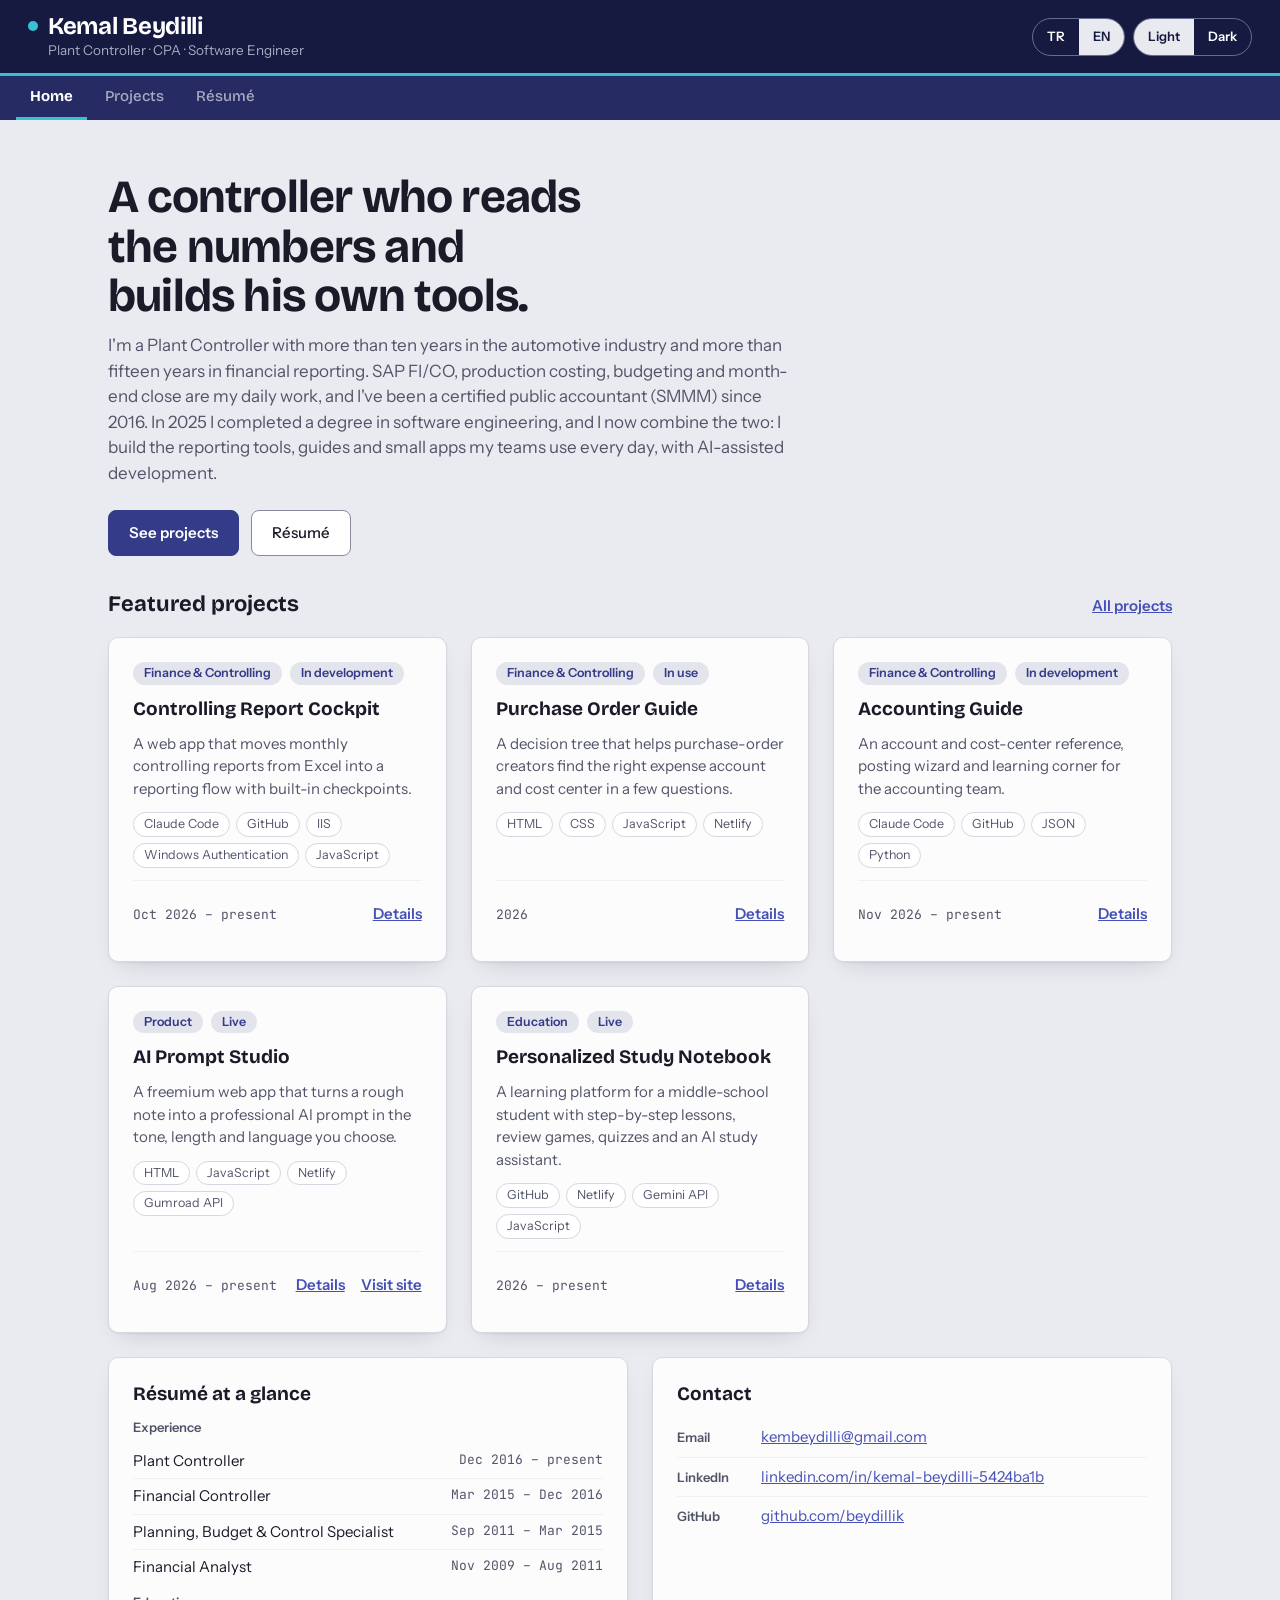
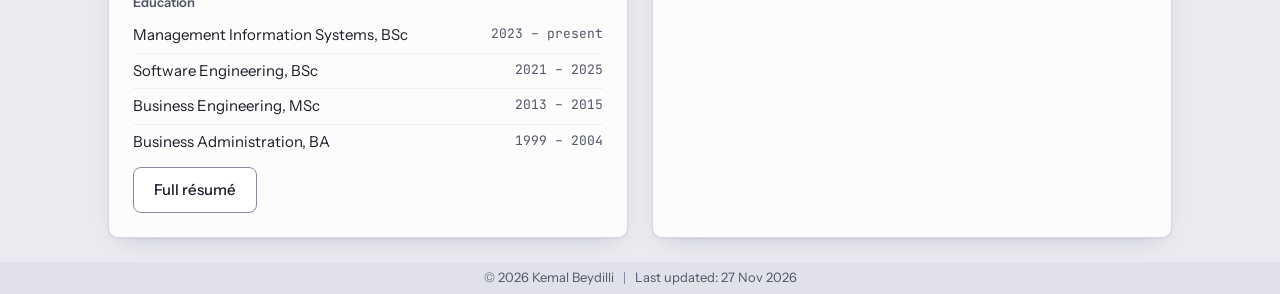
==== index.html @ 15477365 "Site sayfaları: index, projeler, proje, ozgecmis ve js/site.js Bant tanıtım düzeni, indigo palet. İç" ====
<!doctype html>
<!-- Bant düzeni: tanitim. Palet indigo (AGENTS.md). İçerik data/*.json'dan js/site.js ile gelir; buraya içerik yazılmaz. -->
<html lang="tr" data-palet="indigo">
<head>
<meta charset="utf-8">
<meta name="viewport" content="width=device-width,initial-scale=1">
<title>Kemal Beydilli</title>
<link rel="preconnect" href="https://fonts.googleapis.com">
<link rel="stylesheet" href="https://fonts.googleapis.com/css2?family=Bricolage+Grotesque:wght@500;700&family=Instrument+Sans:wght@400;500;600&family=JetBrains+Mono:wght@400;500&display=swap">
<link rel="stylesheet" href="bant-tema.css">
<link rel="stylesheet" href="bant-temel.css">
<script src="bant-tema.js"></script>
<script src="js/site.js" defer></script>
<style>
/* Ortak: genişlik, tarih, teknoloji etiketi. Renk yalnızca var(--…) ile. */
.govde{max-width:1120px;margin:0 auto}
.tarih{font-family:var(--font-mono);font-size:13px;color:var(--ink-2);font-variant-numeric:tabular-nums;white-space:nowrap}
.teknoloji{list-style:none;margin:0;padding:0;display:flex;flex-wrap:wrap;gap:6px}
.teknoloji li{font-size:12.5px;padding:2px 10px;border:1px solid var(--line);border-radius:var(--radius-pill);background:var(--box);color:var(--ink-2)}
.bolum-baslik{margin:0;font-family:var(--font-display);font-weight:700;font-size:22px}
.metin{margin:var(--space-2) 0 0;max-width:72ch}
.not{margin:0;font-size:13.5px;color:var(--ink-2)}
.kartlar{display:grid;grid-template-columns:repeat(auto-fill,minmax(300px,1fr));gap:var(--space-5)}
.proje-kart{padding:var(--space-5);display:flex;flex-direction:column;gap:var(--space-3)}
.proje-baslik{margin:0;font-family:var(--font-display);font-weight:700;font-size:19px;line-height:1.25}
.proje-baslik a{color:var(--ink);text-decoration:none}
.proje-baslik a:hover{text-decoration:underline}
.proje-ozet{margin:0;color:var(--ink-2)}
.proje-alt{margin-top:auto;display:flex;justify-content:space-between;align-items:center;gap:var(--space-3);flex-wrap:wrap;padding-top:var(--space-3);border-top:1px solid var(--line-2)}
.proje-linkler{display:flex;gap:var(--space-4)}
.proje-linkler a{font-weight:600;min-height:44px;display:inline-flex;align-items:center}
.giris{padding:var(--space-6) 0 var(--space-2);max-width:68ch}
.giris h1{margin:0 0 var(--space-3);font-family:var(--font-display);font-weight:700;font-size:clamp(30px,5vw,46px);line-height:1.08;letter-spacing:-.8px;text-wrap:balance}
.giris p{margin:0 0 var(--space-5);font-size:17px;color:var(--ink-2)}
.bolum{display:grid;gap:var(--space-4)}
.bolum-ust{display:flex;justify-content:space-between;align-items:baseline;gap:var(--space-3);flex-wrap:wrap}
.bolum-ust a{font-weight:600}
.iki-sutun{display:grid;grid-template-columns:repeat(auto-fit,minmax(300px,1fr));gap:var(--space-5)}
.iki-sutun .kart{padding:var(--space-5);display:flex;flex-direction:column;gap:var(--space-3)}
.zaman{list-style:none;margin:0 0 var(--space-2);padding:0}
.zaman li{display:flex;justify-content:space-between;gap:var(--space-3);padding:6px 0;border-bottom:1px solid var(--line-2)}
.zaman li:last-child{border-bottom:0}
.iki-sutun .dugme{align-self:flex-start}
.iletisim{list-style:none;margin:0;padding:0}
.iletisim li{display:flex;gap:var(--space-3);align-items:baseline;padding:var(--space-2) 0;border-bottom:1px solid var(--line-2);overflow-wrap:anywhere}
.iletisim li .etiket{flex:none;min-width:72px}
.iletisim li:last-child{border-bottom:0}
.iletisim .etiket{margin:0}
</style>
</head>
<body data-sayfa="ana">
<header class="band">
  <div><p class="band-ad"><span class="band-nokta"></span><span id="band-ad">Kemal Beydilli</span></p><p class="band-alt" id="band-alt"></p></div>
  <div class="bant-tema" data-bant-tema>
    <div class="bt-seg bt-gor" id="dil-secici" role="group" aria-label="Dil"><button type="button" data-dil="tr" aria-pressed="false">TR</button><button type="button" data-dil="en" aria-pressed="false">EN</button></div>
  </div>
</header>
<nav class="bar" aria-label="Bölümler"><a href="index.html" aria-current="page" data-i18n="nav_ana"></a><a href="projeler.html" data-i18n="nav_projeler"></a><a href="ozgecmis.html" data-i18n="nav_ozgecmis"></a></nav>
<main class="govde">
<noscript><div class="kart kart-bolum"><p>JavaScript is required to show this site. / Bu siteyi göstermek için JavaScript gerekir.</p></div></noscript>
<section class="giris">
  <h1 id="slogan"></h1>
  <p id="hakkimda"></p>
  <div class="eylem"><a class="dugme birincil" href="projeler.html" data-i18n="projeleri_gor"></a><a class="dugme" href="ozgecmis.html" data-i18n="ozgecmisi_gor"></a></div>
</section>
<section class="bolum" aria-labelledby="vitrin-baslik">
  <div class="bolum-ust"><h2 class="bolum-baslik" id="vitrin-baslik" data-i18n="one_cikan"></h2><a href="projeler.html" data-i18n="tum_projeler"></a></div>
  <div class="kartlar" id="vitrin"></div>
</section>
<div class="iki-sutun">
  <section class="kart" aria-labelledby="ko-baslik"><h2 class="panel-baslik" id="ko-baslik" data-i18n="kisa_ozgecmis"></h2><div id="kisa-ozgecmis"></div></section>
  <section class="kart" aria-labelledby="il-baslik"><h2 class="panel-baslik" id="il-baslik" data-i18n="iletisim"></h2><div id="iletisim"></div></section>
</div>
</main>
<footer class="alt-bant" id="alt-bant"></footer>
</body>
</html>
---- bant-tema.css ----
/* bant-tema.css — Bant tasarım sistemi, 10 palet × açık/koyu. Üretilmiş dosya: değerleri tokens.json'dan gelir, elle değiştirme.
 Kullanım: <html data-palet="grafit"> ; görünüm data-theme="acik|koyu" (bant-tema.js yönetir). */
:root{--space-1:4px;--space-2:8px;--space-3:12px;--space-4:16px;--space-5:24px;--space-6:28px;--radius-sm:8px;--radius-md:10px;--radius-pill:999px;--band-h:76px;--bar-h:44px;--footer-h:32px;--control-h:46px;--font-display:"Bricolage Grotesque", "Arial Narrow", sans-serif;--font-sans:"Instrument Sans", "Segoe UI", sans-serif;--font-mono:"JetBrains Mono", Consolas, monospace}
/* Petrol · Açık */
[data-palet="petrol"],:root{--band:#10262b;--band-2:#17363d;--band-ink:#ffffff;--band-ink-2:#b9d3d7;--band-line:#5c7e84;--band-on:#e4eeee;--accent:#e8704a;--paper:#edf1f1;--card:#fbfcfc;--box:#ffffff;--code-bg:#f3f6f6;--line:#d3dcdc;--line-2:#e6ecec;--line-3:#899596;--ink:#152124;--ink-2:#4f5f63;--fill:#17515b;--on-fill:#ffffff;--code-ink:#17515b;--link:#177888;--tint:#e1eaea;--selected:#e3eeef;--footer:#e2e8e8;--bad:#a93a1b;--bad-bg:#fbe7de;--ok:#1f7a54;--ok-bg:#e0f2ea;--chart-1:#00969a;--chart-2:#d15227;--chart-3:#284eb5;--chart-4:#c79600;--chart-5:#9c3b96;--shadow-card:0 1px 2px rgba(16,38,43,0.06), 0 10px 24px -14px rgba(16,38,43,0.25);color-scheme:light}
/* Petrol · Koyu */
[data-palet="petrol"][data-theme="koyu"],:root:not([data-palet])[data-theme="koyu"]{--band:#10262b;--band-2:#17363d;--band-ink:#ffffff;--band-ink-2:#b9d3d7;--band-line:#5c7e84;--band-on:#e4eeee;--accent:#e8704a;--paper:#081215;--card:#101d21;--box:#172a2f;--code-bg:#0c171a;--line:#25393f;--line-2:#1c2e33;--line-3:#5c757c;--ink:#e6eeee;--ink-2:#9fb1b5;--fill:#1f6f7c;--on-fill:#ffffff;--code-ink:#8fd3de;--link:#6cc5d3;--tint:#1a3035;--selected:#18323a;--footer:#0c181b;--bad:#f0957a;--bad-bg:rgba(240,149,122,0.16);--ok:#5cc596;--ok-bg:rgba(92,197,150,0.16);--chart-1:#0098a4;--chart-2:#db633c;--chart-3:#456ed1;--chart-4:#b88a00;--chart-5:#ad51a7;--shadow-card:none;color-scheme:dark}
/* Mavi · Açık */
[data-palet="mavi"]{--band:#0d2c47;--band-2:#134a73;--band-ink:#ffffff;--band-ink-2:#bcd3e6;--band-line:#5e86a6;--band-on:#e3ecf5;--accent:#e8704a;--paper:#eaeef3;--card:#fbfcfd;--box:#ffffff;--code-bg:#f1f4f8;--line:#d5dce5;--line-2:#edf0f4;--line-3:#89949f;--ink:#16212c;--ink-2:#51606f;--fill:#0f4670;--on-fill:#ffffff;--code-ink:#0f4670;--link:#1c6fa6;--tint:#e3eaf2;--selected:#e4eef7;--footer:#e1e6ec;--bad:#a93a1b;--bad-bg:#fbe7de;--ok:#1f7a54;--ok-bg:#e0f2ea;--chart-1:#0060a6;--chart-2:#902a00;--chart-3:#9d6fe3;--chart-4:#9a7300;--chart-5:#d773d0;--shadow-card:0 1px 2px rgba(13,44,71,0.06), 0 10px 24px -14px rgba(13,44,71,0.25);color-scheme:light}
/* Mavi · Koyu */
[data-palet="mavi"][data-theme="koyu"]{--band:#0d2c47;--band-2:#134a73;--band-ink:#ffffff;--band-ink-2:#bcd3e6;--band-line:#5e86a6;--band-on:#e3ecf5;--accent:#e8704a;--paper:#070d18;--card:#101a2b;--box:#182740;--code-bg:#0b1422;--line:#223349;--line-2:#1a283b;--line-3:#5e738f;--ink:#e8edf5;--ink-2:#a3b1c2;--fill:#1f6397;--on-fill:#ffffff;--code-ink:#9cc8ee;--link:#7dbdeb;--tint:#1b2b42;--selected:#1c3150;--footer:#0b1320;--bad:#f0957a;--bad-bg:rgba(240,149,122,0.16);--ok:#5cc596;--ok-bg:rgba(92,197,150,0.16);--chart-1:#1a83db;--chart-2:#db633c;--chart-3:#8459c3;--chart-4:#856300;--chart-5:#ca6dc3;--shadow-card:none;color-scheme:dark}
/* Grafit · Açık */
[data-palet="grafit"]{--band:#1c2024;--band-2:#292f34;--band-ink:#ffffff;--band-ink-2:#c5cacf;--band-line:#6e757b;--band-on:#e6e8ea;--accent:#d4a23a;--paper:#eff0f1;--card:#fcfcfc;--box:#ffffff;--code-bg:#f5f5f6;--line:#d8dadc;--line-2:#e9ebec;--line-3:#909295;--ink:#1d1f21;--ink-2:#595c5f;--fill:#3f4a54;--on-fill:#ffffff;--code-ink:#374b5d;--link:#586c80;--tint:#e6e8ea;--selected:#e9ecee;--footer:#e5e7e8;--bad:#a93a1b;--bad-bg:#fbe7de;--ok:#1f7a54;--ok-bg:#e0f2ea;--chart-1:#0051a0;--chart-2:#b48300;--chart-3:#753ba8;--chart-4:#00b7a8;--chart-5:#af4da9;--shadow-card:0 1px 2px rgba(28,32,36,0.06), 0 10px 24px -14px rgba(28,32,36,0.25);color-scheme:light}
/* Grafit · Koyu */
[data-palet="grafit"][data-theme="koyu"]{--band:#1c2024;--band-2:#292f34;--band-ink:#ffffff;--band-ink-2:#c5cacf;--band-line:#6e757b;--band-on:#e6e8ea;--accent:#d4a23a;--paper:#0e1012;--card:#181b1e;--box:#23272b;--code-bg:#131517;--line:#32363a;--line-2:#282b2f;--line-3:#6c7176;--ink:#ebecee;--ink-2:#aaaeb1;--fill:#5a6570;--on-fill:#ffffff;--code-ink:#b2c9df;--link:#a2b8ce;--tint:#282d31;--selected:#292e33;--footer:#141618;--bad:#f0957a;--bad-bg:rgba(240,149,122,0.16);--ok:#5cc596;--ok-bg:rgba(92,197,150,0.16);--chart-1:#408dea;--chart-2:#966c00;--chart-3:#9763cc;--chart-4:#00ac9f;--chart-5:#993f94;--shadow-card:none;color-scheme:dark}
/* Zeytin · Açık */
[data-palet="zeytin"]{--band:#232b1c;--band-2:#303b26;--band-ink:#ffffff;--band-ink-2:#cfd9c6;--band-line:#76836b;--band-on:#f1f5ee;--accent:#d9893b;--paper:#eff1ee;--card:#fcfcfb;--box:#ffffff;--code-bg:#f5f6f4;--line:#d8dbd5;--line-2:#e9ece7;--line-3:#8f948c;--ink:#1c2118;--ink-2:#585e52;--fill:#3d4f2d;--on-fill:#ffffff;--code-ink:#3d4f2d;--link:#58743e;--tint:#e6e9e3;--selected:#e9ede5;--footer:#e5e8e3;--bad:#a93a1b;--bad-bg:#fbe7de;--ok:#1f7a54;--ok-bg:#e0f2ea;--chart-1:#405e00;--chart-2:#b16500;--chart-3:#005bb4;--chart-4:#c360bc;--chart-5:#00b7a8;--shadow-card:0 1px 2px rgba(35,43,28,0.06), 0 10px 24px -14px rgba(35,43,28,0.25);color-scheme:light}
/* Zeytin · Koyu */
[data-palet="zeytin"][data-theme="koyu"]{--band:#232b1c;--band-2:#303b26;--band-ink:#ffffff;--band-ink-2:#cfd9c6;--band-line:#76836b;--band-on:#f1f5ee;--accent:#d9893b;--paper:#0e120a;--card:#181d13;--box:#22291c;--code-bg:#12170f;--line:#31382a;--line-2:#262d21;--line-3:#697361;--ink:#eaede8;--ink-2:#a9b0a3;--fill:#546c3e;--on-fill:#ffffff;--code-ink:#b6d0a1;--link:#a2c187;--tint:#272f20;--selected:#28311f;--footer:#13180f;--bad:#f0957a;--bad-bg:rgba(240,149,122,0.16);--ok:#5cc596;--ok-bg:rgba(92,197,150,0.16);--chart-1:#6f9d17;--chart-2:#995600;--chart-3:#3280dd;--chart-4:#a64ba0;--chart-5:#00ac9f;--shadow-card:none;color-scheme:dark}
/* Mürdüm · Açık */
[data-palet="murdum"]{--band:#2b1e33;--band-2:#3b2c45;--band-ink:#ffffff;--band-ink-2:#d8cae1;--band-line:#83718f;--band-on:#f1ecf5;--accent:#3fb8a4;--paper:#f1eff3;--card:#fcfcfc;--box:#ffffff;--code-bg:#f6f5f7;--line:#ddd8e0;--line-2:#ece9ef;--line-3:#968f9b;--ink:#221c26;--ink-2:#615867;--fill:#563c66;--on-fill:#ffffff;--code-ink:#563c66;--link:#7e5696;--tint:#ebe6ee;--selected:#efe9f3;--footer:#e8e5eb;--bad:#a93a1b;--bad-bg:#fbe7de;--ok:#1f7a54;--ok-bg:#e0f2ea;--chart-1:#833ea7;--chart-2:#00b19b;--chart-3:#b36300;--chart-4:#0053a5;--chart-5:#b08000;--shadow-card:0 1px 2px rgba(43,30,51,0.06), 0 10px 24px -14px rgba(43,30,51,0.25);color-scheme:light}
/* Mürdüm · Koyu */
[data-palet="murdum"][data-theme="koyu"]{--band:#2b1e33;--band-2:#3b2c45;--band-ink:#ffffff;--band-ink-2:#d8cae1;--band-line:#83718f;--band-on:#f1ecf5;--accent:#3fb8a4;--paper:#130e17;--card:#1f1723;--box:#2c2232;--code-bg:#18121c;--line:#3b3042;--line-2:#302636;--line-3:#796b81;--ink:#efeaf1;--ink-2:#b3a9ba;--fill:#76528b;--on-fill:#ffffff;--code-ink:#d9b6ef;--link:#cda1e8;--tint:#322739;--selected:#35273e;--footer:#19131d;--bad:#f0957a;--bad-bg:rgba(240,149,122,0.16);--ok:#5cc596;--ok-bg:rgba(92,197,150,0.16);--chart-1:#a05fc4;--chart-2:#00ad98;--chart-3:#9e5700;--chart-4:#408dea;--chart-5:#9a6f00;--shadow-card:none;color-scheme:dark}
/* Çelik · Açık */
[data-palet="celik"]{--band:#1a242c;--band-2:#2b3a46;--band-ink:#ffffff;--band-ink-2:#aab0b5;--band-line:#6b757e;--band-on:#eaebec;--accent:#f07a2a;--paper:#ebeeef;--card:#fcfcfc;--box:#ffffff;--code-bg:#f5f6f6;--line:#d8dcdf;--line-2:#f0f1f2;--line-3:#899299;--ink:#1c2226;--ink-2:#566066;--fill:#34505f;--on-fill:#ffffff;--code-ink:#34505f;--link:#2f6c8c;--tint:#e5e9eb;--selected:#eaeef1;--footer:#e1e5e7;--bad:#a93a1b;--bad-bg:#fbe7de;--ok:#1f7a54;--ok-bg:#e0f2ea;--chart-1:#2f6c8c;--chart-2:#e27327;--chart-3:#9c3b96;--chart-4:#405e00;--chart-5:#284eb5;--shadow-card:0 1px 2px rgba(26,36,44,0.06), 0 10px 24px -14px rgba(26,36,44,0.25);color-scheme:light}
/* Çelik · Koyu */
[data-palet="celik"][data-theme="koyu"]{--band:#1a242c;--band-2:#2b3a46;--band-ink:#ffffff;--band-ink-2:#aab0b5;--band-line:#6b757e;--band-on:#eaebec;--accent:#f07a2a;--paper:#0c1013;--card:#171e23;--box:#242d33;--code-bg:#11161a;--line:#323c43;--line-2:#242d32;--line-3:#5f6b73;--ink:#ebeef0;--ink-2:#9ba5ab;--fill:#325b71;--on-fill:#ffffff;--code-ink:#a1bdcb;--link:#82a7ba;--tint:#272f35;--selected:#34424b;--footer:#101519;--bad:#f0957a;--bad-bg:rgba(240,149,122,0.16);--ok:#5cc596;--ok-bg:rgba(92,197,150,0.16);--chart-1:#82a7ba;--chart-2:#f07a2a;--chart-3:#ad51a7;--chart-4:#6f9d17;--chart-5:#456ed1;--shadow-card:none;color-scheme:dark}
/* Bordo · Açık */
[data-palet="bordo"]{--band:#2e0f19;--band-2:#4e1c2b;--band-ink:#ffffff;--band-ink-2:#b8a4aa;--band-line:#83606b;--band-on:#ede8ea;--accent:#d6a845;--paper:#f0ebec;--card:#fcfcfc;--box:#ffffff;--code-bg:#f7f5f5;--line:#dfd7d9;--line-2:#f2f0f0;--line-3:#9d8b8f;--ink:#271c1e;--ink-2:#68555a;--fill:#6b2338;--on-fill:#ffffff;--code-ink:#6b2338;--link:#9a3150;--tint:#ece5e6;--selected:#f1e9eb;--footer:#e8e1e3;--bad:#a93a1b;--bad-bg:#fbe7de;--ok:#1f7a54;--ok-bg:#e0f2ea;--chart-1:#9a3150;--chart-2:#b48d3a;--chart-3:#284eb5;--chart-4:#9c3b96;--chart-5:#00969a;--shadow-card:0 1px 2px rgba(46,15,25,0.06), 0 10px 24px -14px rgba(46,15,25,0.25);color-scheme:light}
/* Bordo · Koyu */
[data-palet="bordo"][data-theme="koyu"]{--band:#2e0f19;--band-2:#4e1c2b;--band-ink:#ffffff;--band-ink-2:#b8a4aa;--band-line:#83606b;--band-on:#ede8ea;--accent:#d6a845;--paper:#140b0d;--card:#25161a;--box:#352126;--code-bg:#1b1013;--line:#453035;--line-2:#342227;--line-3:#796065;--ink:#f0eaec;--ink-2:#ae989e;--fill:#7e2942;--on-fill:#ffffff;--code-ink:#d2a2b0;--link:#c28396;--tint:#372429;--selected:#4f3138;--footer:#1a0f11;--bad:#f0957a;--bad-bg:rgba(240,149,122,0.16);--ok:#5cc596;--ok-bg:rgba(92,197,150,0.16);--chart-1:#c28396;--chart-2:#d6a845;--chart-3:#456ed1;--chart-4:#ad51a7;--chart-5:#0098a4;--shadow-card:none;color-scheme:dark}
/* Orman · Açık */
[data-palet="orman"]{--band:#0d2620;--band-2:#163d33;--band-ink:#ffffff;--band-ink-2:#a2b1ad;--band-line:#5c7770;--band-on:#e8eceb;--accent:#dd8f55;--paper:#ebefee;--card:#fcfcfc;--box:#ffffff;--code-bg:#f5f7f6;--line:#d8dfdd;--line-2:#f0f2f1;--line-3:#869691;--ink:#1c2623;--ink-2:#566761;--fill:#1d5a4a;--on-fill:#ffffff;--code-ink:#1d5a4a;--link:#1f7a62;--tint:#e5ebe9;--selected:#e9f1ee;--footer:#e1e7e5;--bad:#a93a1b;--bad-bg:#fbe7de;--ok:#1f7a54;--ok-bg:#e0f2ea;--chart-1:#1f7a62;--chart-2:#c7814c;--chart-3:#284eb5;--chart-4:#9c3b96;--chart-5:#405e00;--shadow-card:0 1px 2px rgba(13,38,32,0.06), 0 10px 24px -14px rgba(13,38,32,0.25);color-scheme:light}
/* Orman · Koyu */
[data-palet="orman"][data-theme="koyu"]{--band:#0d2620;--band-2:#163d33;--band-ink:#ffffff;--band-ink-2:#a2b1ad;--band-line:#5c7770;--band-on:#e8eceb;--accent:#dd8f55;--paper:#0a1411;--card:#152620;--box:#20362f;--code-bg:#101c18;--line:#2f463e;--line-2:#22352f;--line-3:#58746b;--ink:#eaf0ee;--ink-2:#98afa7;--fill:#1e6754;--on-fill:#ffffff;--code-ink:#9ac3b8;--link:#79afa1;--tint:#243831;--selected:#305045;--footer:#0e1b16;--bad:#f0957a;--bad-bg:rgba(240,149,122,0.16);--ok:#5cc596;--ok-bg:rgba(92,197,150,0.16);--chart-1:#79afa1;--chart-2:#dd8f55;--chart-3:#456ed1;--chart-4:#ad51a7;--chart-5:#6f9d17;--shadow-card:none;color-scheme:dark}
/* İndigo · Açık */
[data-palet="indigo"]{--band:#161a40;--band-2:#262c63;--band-ink:#ffffff;--band-ink-2:#a8abc1;--band-line:#676b92;--band-on:#e9eaef;--accent:#36c2d4;--paper:#eaebf0;--card:#fcfcfc;--box:#ffffff;--code-bg:#f5f5f7;--line:#d6d7e0;--line-2:#eff0f3;--line-3:#888b9f;--ink:#1a1b28;--ink-2:#52556a;--fill:#343c8a;--on-fill:#ffffff;--code-ink:#343c8a;--link:#4651b8;--tint:#e4e4ed;--selected:#e8e9f2;--footer:#e0e1e9;--bad:#a93a1b;--bad-bg:#fbe7de;--ok:#1f7a54;--ok-bg:#e0f2ea;--chart-1:#4651b8;--chart-2:#2c9fae;--chart-3:#b78a00;--chart-4:#9c3b96;--chart-5:#d15227;--shadow-card:0 1px 2px rgba(22,26,64,0.06), 0 10px 24px -14px rgba(22,26,64,0.25);color-scheme:light}
/* İndigo · Koyu */
[data-palet="indigo"][data-theme="koyu"]{--band:#161a40;--band-2:#262c63;--band-ink:#ffffff;--band-ink-2:#a8abc1;--band-line:#676b92;--band-on:#e9eaef;--accent:#36c2d4;--paper:#090a16;--card:#131528;--box:#1e2039;--code-bg:#0e101d;--line:#2c2f49;--line-2:#1f2237;--line-3:#5e6280;--ink:#e9eaf1;--ink-2:#9598b2;--fill:#3b449c;--on-fill:#ffffff;--code-ink:#acb1df;--link:#9097d4;--tint:#21243b;--selected:#2c3054;--footer:#0d0e1c;--bad:#f0957a;--bad-bg:rgba(240,149,122,0.16);--ok:#5cc596;--ok-bg:rgba(92,197,150,0.16);--chart-1:#9097d4;--chart-2:#36c2d4;--chart-3:#b88a00;--chart-4:#ad51a7;--chart-5:#6f9d17;--shadow-card:none;color-scheme:dark}
/* Toprak · Açık */
[data-palet="toprak"]{--band:#2a1d15;--band-2:#45311f;--band-ink:#ffffff;--band-ink-2:#b5ada5;--band-line:#7d6f62;--band-on:#eceae9;--accent:#4fb3a3;--paper:#f0edeb;--card:#fcfcfc;--box:#ffffff;--code-bg:#f7f6f5;--line:#dfdbd7;--line-2:#f2f1f0;--line-3:#9a9088;--ink:#27211c;--ink-2:#685e55;--fill:#6a4a30;--on-fill:#ffffff;--code-ink:#6a4a30;--link:#8a5a32;--tint:#ece8e5;--selected:#f1ede9;--footer:#e8e4e1;--bad:#a93a1b;--bad-bg:#fbe7de;--ok:#1f7a54;--ok-bg:#e0f2ea;--chart-1:#8a5a32;--chart-2:#47a193;--chart-3:#284eb5;--chart-4:#9c3b96;--chart-5:#405e00;--shadow-card:0 1px 2px rgba(42,29,21,0.06), 0 10px 24px -14px rgba(42,29,21,0.25);color-scheme:light}
/* Toprak · Koyu */
[data-palet="toprak"][data-theme="koyu"]{--band:#2a1d15;--band-2:#45311f;--band-ink:#ffffff;--band-ink-2:#b5ada5;--band-line:#7d6f62;--band-on:#eceae9;--accent:#4fb3a3;--paper:#130f0b;--card:#241d17;--box:#342b23;--code-bg:#1a1511;--line:#443a32;--line-2:#332b24;--line-3:#74685e;--ink:#f0edea;--ink-2:#aca39a;--fill:#775031;--on-fill:#ffffff;--code-ink:#cab5a3;--link:#b99c84;--tint:#362d26;--selected:#4c3f33;--footer:#19140f;--bad:#f0957a;--bad-bg:rgba(240,149,122,0.16);--ok:#5cc596;--ok-bg:rgba(92,197,150,0.16);--chart-1:#b99c84;--chart-2:#4fb3a3;--chart-3:#456ed1;--chart-4:#ad51a7;--chart-5:#6f9d17;--shadow-card:none;color-scheme:dark}
/* TemaSecici: bandın sağındaki hap düğmeler */
.bant-tema{display:flex;align-items:center;gap:var(--space-2,8px);flex-wrap:wrap}
.bant-tema .bt-seg{display:flex;align-items:center;border:1px solid var(--band-line);border-radius:var(--radius-pill,999px);overflow:hidden}
.bant-tema button{font:inherit;cursor:pointer;margin:0;border:0;background:transparent;color:var(--band-ink)}
.bant-tema .bt-gor button{min-height:36px;padding:0 14px;font-size:13px;font-weight:600}
.bant-tema .bt-gor button[aria-pressed="true"]{background:var(--band-on);color:var(--band)}
.bant-tema .bt-pal{padding:0 4px}
.bant-tema .bt-pal button{width:32px;height:36px;display:grid;place-items:center;padding:0}
.bant-tema .bt-pal button span{width:16px;height:16px;border-radius:50%;box-shadow:0 0 0 2px transparent;transition:box-shadow .12s}
.bant-tema .bt-pal button[aria-checked="true"] span{box-shadow:0 0 0 2px var(--band),0 0 0 4px var(--band-ink)}
.bant-tema button:focus-visible{outline:2px solid var(--band-ink);outline-offset:-3px;border-radius:999px}
@media (max-width:560px){.bant-tema .bt-gor button{padding:0 10px}.bant-tema .bt-pal button{width:28px}}
@media (prefers-reduced-motion:reduce){.bant-tema .bt-pal button span{transition:none}}
---- bant-temel.css ----
/* bant-temel.css — Bant iskeleti ve ortak bileşenler. Renkler bant-tema.css'ten gelir; burada sabit renk yok. */
*,*::before,*::after{box-sizing:border-box}
html,body{margin:0}
body{background:var(--paper);color:var(--ink);font-family:var(--font-sans);font-size:15px;line-height:1.5;min-height:100vh;display:flex;flex-direction:column}
button,input,select,textarea{font:inherit;color:inherit}
a{color:var(--link)}
:focus-visible{outline:2px solid var(--link);outline-offset:2px}

/* Üst bant */
.band{min-height:var(--band-h);display:flex;align-items:center;justify-content:space-between;gap:var(--space-4);flex-wrap:wrap;padding:10px var(--space-6);background:var(--band);border-bottom:3px solid var(--accent);color:var(--band-ink)}
.band-ad{display:flex;align-items:center;gap:10px;margin:0;font-family:var(--font-display);font-weight:700;font-size:24px;line-height:1.15;letter-spacing:-.3px}
.band-nokta{width:10px;height:10px;border-radius:50%;background:var(--accent);flex:none}
.band-alt{margin:0;font-size:13.5px;color:var(--band-ink-2);padding-left:20px}

/* Bölüm çubuğu */
.bar{min-height:var(--bar-h);display:flex;gap:var(--space-1);padding:0 var(--space-4);background:var(--band-2);font-family:var(--font-display);font-weight:500;overflow-x:auto}
.bar a,.bar button{display:flex;align-items:center;padding:0 14px;color:var(--band-ink-2);text-decoration:none;background:none;border:0;border-bottom:3px solid transparent;cursor:pointer;white-space:nowrap}
.bar [aria-current="page"],.bar [aria-selected="true"]{color:var(--band-ink);font-weight:700;border-bottom-color:var(--accent)}
.bar :focus-visible{outline-color:var(--band-ink);outline-offset:-4px}

/* Gövde ve alt bant */
.govde{flex:1;width:100%;padding:var(--space-5) var(--space-6);display:grid;gap:var(--space-5);align-content:start}
.alt-bant{min-height:var(--footer-h);display:flex;align-items:center;justify-content:center;gap:10px;flex-wrap:wrap;padding:4px var(--space-4);background:var(--footer);color:var(--ink-2);font-size:13px}
.alt-bant .ayrac{width:1px;height:12px;background:var(--line-3)}

/* Kart */
.kart{background:var(--card);border:1px solid var(--line);border-radius:var(--radius-md);box-shadow:var(--shadow-card);min-width:0}
.kart-bas{display:flex;flex-direction:column;gap:var(--space-3);padding:22px var(--space-5) 20px;border-bottom:1px solid var(--line)}
.kart-bolum{padding:var(--space-4) var(--space-5);border-bottom:1px solid var(--line-2)}
.kart-bolum:last-child{border-bottom:0}
.kart h1,.kart h2.baslik{margin:0;font-family:var(--font-display);font-weight:700;font-size:26px;line-height:1.2}
.etiket{margin:0 0 6px;font-size:13px;font-weight:600;color:var(--ink-2)}
.panel-baslik{margin:0;font-family:var(--font-display);font-weight:700;font-size:19px;line-height:1.3}

/* Rozet ve çip */
.rozetler,.cipler{display:flex;gap:var(--space-2);flex-wrap:wrap}
.rozet{font-size:12.5px;font-weight:600;border-radius:var(--radius-pill);padding:2px 11px;background:var(--tint);color:var(--code-ink)}
.rozet.kotu{background:var(--bad-bg);color:var(--bad)}
.rozet.iyi{background:var(--ok-bg);color:var(--ok)}
.cip{min-height:36px;padding:0 14px;border-radius:var(--radius-pill);border:1px solid var(--line-3);background:var(--box);color:var(--ink);font-size:13.5px;cursor:pointer}
.cip[aria-pressed="true"]{background:var(--fill);border-color:var(--fill);color:var(--on-fill);font-weight:600}

/* Rakam kutusu */
.rakamlar{display:flex;gap:var(--space-3);flex-wrap:wrap}
.rakam{min-width:110px;padding:10px 16px;border:1px solid var(--line-3);border-radius:var(--radius-sm);background:var(--box)}
.rakam.ana{border:1.5px solid var(--ink)}
.rakam small{display:block;font-size:12.5px;color:var(--ink-2)}
.rakam b{font-family:var(--font-mono);font-weight:500;font-size:22px;font-variant-numeric:tabular-nums}
.eksi{color:var(--bad);font-weight:600}
.arti{color:var(--ok);font-weight:600}

/* Düğme */
.eylem{display:flex;gap:var(--space-3);flex-wrap:wrap;align-items:center}
.dugme{min-height:var(--control-h);padding:0 20px;border-radius:var(--radius-sm);border:1px solid var(--line-3);background:var(--box);color:var(--ink);font-weight:500;cursor:pointer;text-decoration:none;display:inline-flex;align-items:center}
.dugme.birincil{border-color:var(--fill);background:var(--fill);color:var(--on-fill);font-weight:600}
.dugme:disabled{color:var(--ink-2);background:var(--card);cursor:default}

/* Metin alanı */
.alan{width:100%;min-height:var(--control-h);padding:10px 14px;border:1px solid var(--line-3);border-radius:var(--radius-sm);background:var(--box);color:var(--ink);font-size:16px;line-height:1.6}
textarea.alan{min-height:140px;resize:vertical}
.cikti{font-family:var(--font-mono);font-size:13.5px;line-height:1.75;background:var(--code-bg);border:1px solid var(--line);border-radius:var(--radius-sm);padding:14px 16px;white-space:pre-wrap;margin:0}

/* Tablo */
.tablo-kap{overflow-x:auto;border:1px solid var(--line-3);border-radius:var(--radius-sm)}
table.tablo{width:100%;border-collapse:collapse;font-size:14px}
.tablo th{background:var(--tint);color:var(--ink-2);font-size:12.5px;font-weight:600;text-align:left;padding:8px 12px}
.tablo td{padding:8px 12px;border-top:1px solid var(--line-2);background:var(--box)}
.tablo .sayi{text-align:right;font-family:var(--font-mono);font-variant-numeric:tabular-nums}

/* Liste (sol panel) */
.liste{list-style:none;margin:0;padding:0}
.liste li{border-bottom:1px solid var(--line-2)}
.liste li:last-child{border-bottom:0}
.liste a,.liste button{display:flex;justify-content:space-between;gap:var(--space-3);width:100%;padding:10px var(--space-4);background:none;border:0;text-align:left;color:var(--ink);text-decoration:none;cursor:pointer}
.liste [aria-current="true"]{background:var(--selected);box-shadow:inset 4px 0 0 var(--accent);font-weight:600}
.liste code{font-family:var(--font-mono);font-size:13px;color:var(--code-ink)}

@media (max-width:640px){.band,.govde{padding-left:16px;padding-right:16px}.band-alt{display:none}}
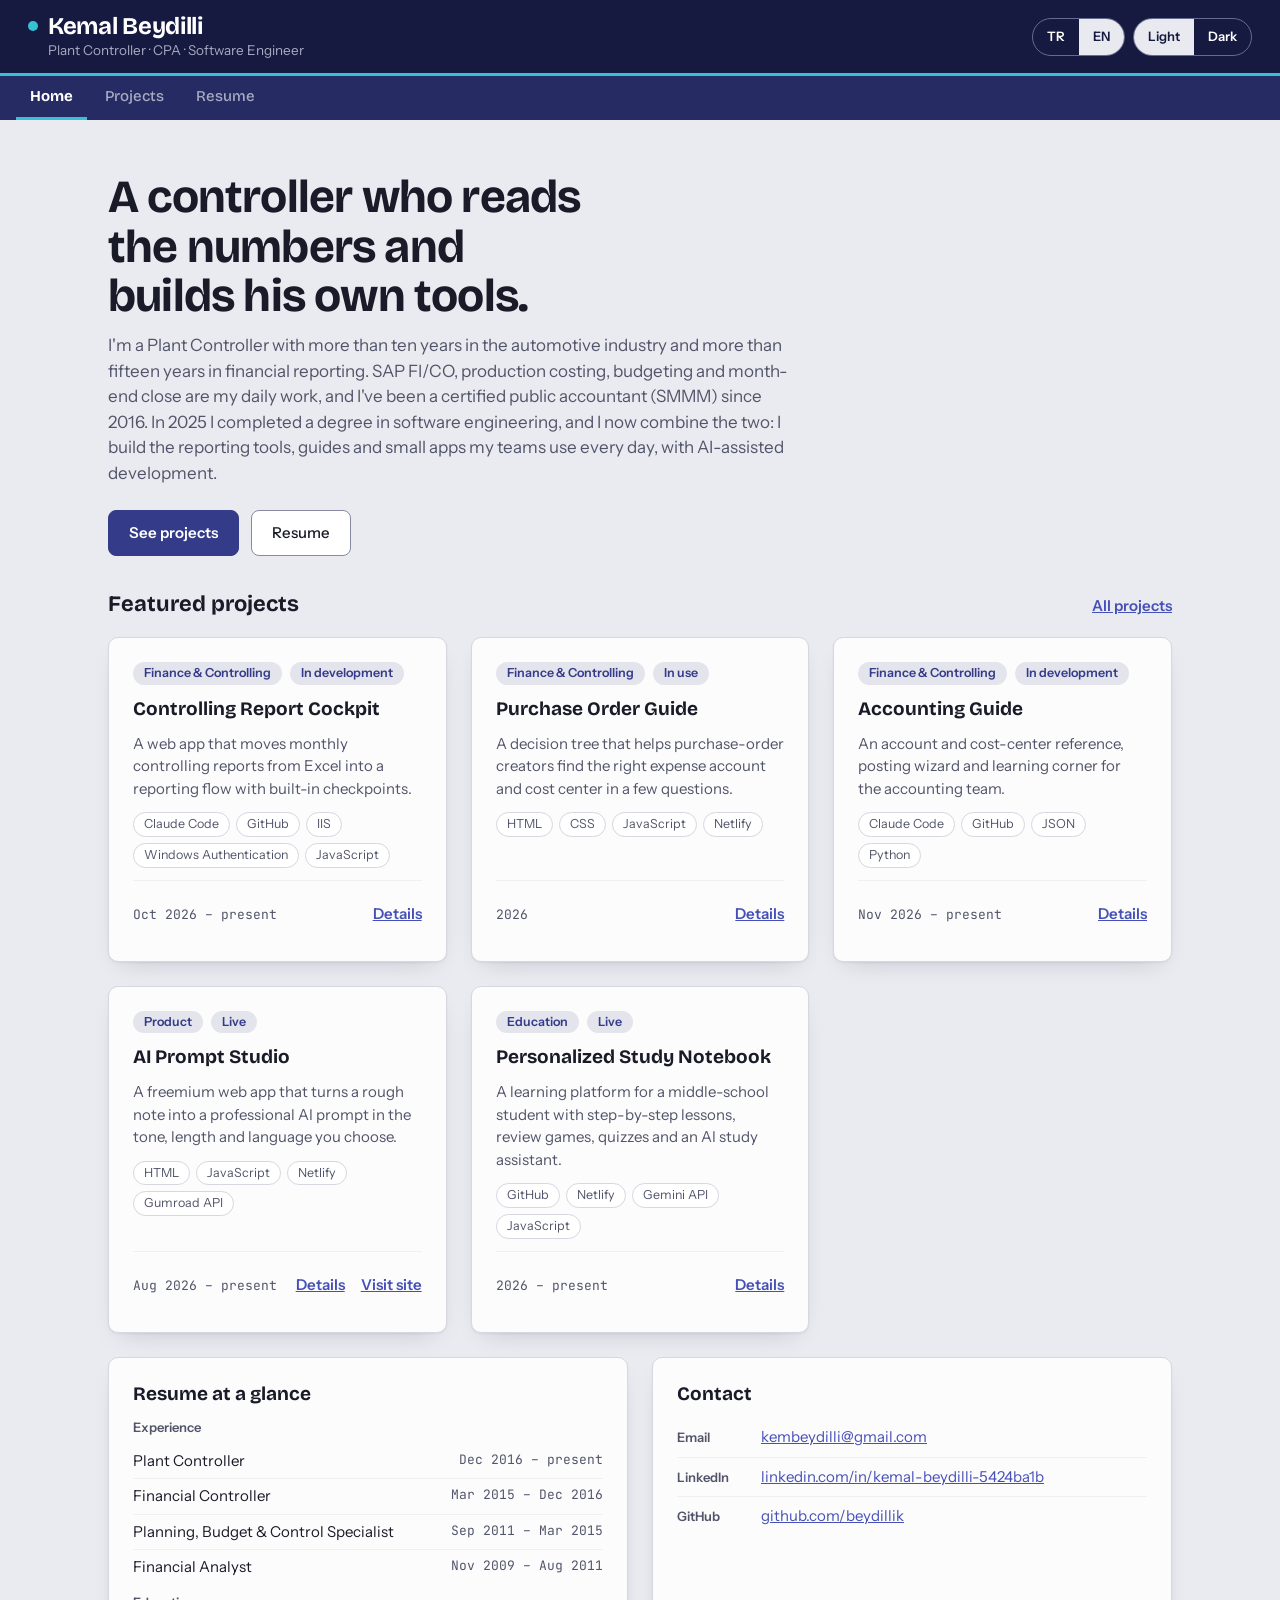
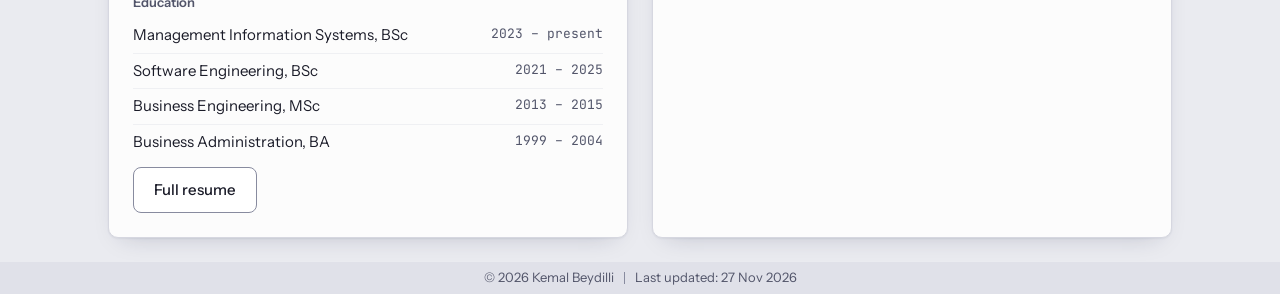
==== commit 3cb9cb47: "Varsayılan EN + açık görünüm, özgeçmişe site adresi, Résumé → Resume Co-Authored-By: Claude Opus 5.5" ====
--- a/index.html
+++ b/index.html
@@ -10,6 +10,8 @@
 <link rel="stylesheet" href="bant-tema.css">
 <link rel="stylesheet" href="bant-temel.css">
 <script src="bant-tema.js"></script>
+<script>/* Varsayılan açık görünüm: kullanıcı Açık/Koyu seçmediyse sistemin koyu ayarı uygulanmaz (bant-tema.js değiştirilmeden). */
+(function(){function acik(){try{if(localStorage.getItem("bant-gorunum"))return}catch(e){}if(window.Bant&&Bant.tema)Bant.tema.uygula(null,"acik")}acik();document.addEventListener("DOMContentLoaded",acik)})();</script>
 <script src="js/site.js" defer></script>
 <style>
 /* Ortak: genişlik, tarih, teknoloji etiketi. Renk yalnızca var(--…) ile. */
